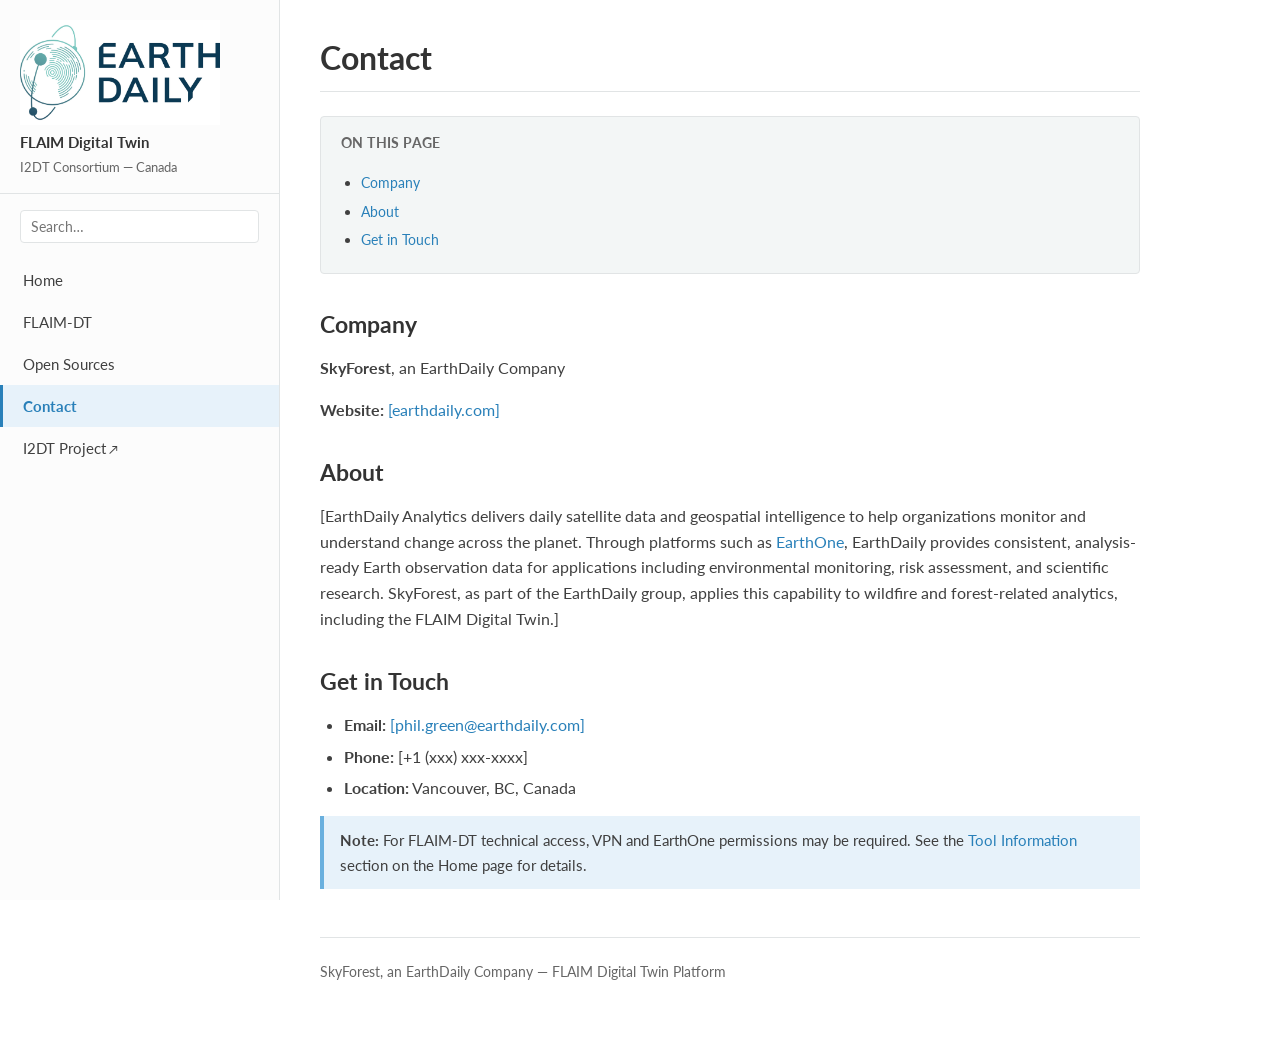
==== contact.html @ c05177b6 "added contact page, removed IP information, minor cosmetic changes" ====
<script>
    document.getElementById('search-input').addEventListener('input', function (e) {
      const q = e.target.value.toLowerCase().trim();
      document.querySelectorAll('.main section').forEach(function (section) {
        const text = section.textContent.toLowerCase();
        section.classList.toggle('search-hidden', q.length > 0 && !text.includes(q));
      });
      document.querySelectorAll('.nav-tabs li').forEach(function (item) {
        const text = item.textContent.toLowerCase();
        item.classList.toggle('search-hidden', q.length > 0 && !text.includes(q));
      });
    });
  </script>

<!DOCTYPE html>
<html lang="en">
<head>
  <meta charset="UTF-8">
  <meta name="viewport" content="width=device-width, initial-scale=1.0">
  <title>Contact — FLAIM Digital Twin</title>
  <link rel="stylesheet" href="style.css">
</head>
<body>
  <a class="skip-link" href="#main-content">Skip to content</a>

  <div class="layout">
    <aside class="sidebar">
        <div class="sidebar-logo">
            <img src="images/EarthDaily_Logo.jpg" alt="EarthDaily Analytics" onerror="this.style.display='none'">
            <p class="site-title">FLAIM Digital Twin</p>
            <p class="site-subtitle">I2DT Consortium — Canada</p>
        </div>

      <div class="search-box">
        <input type="search" id="search-input" placeholder="Search…" aria-label="Search">
      </div>

      <ul class="nav-tabs">
        <li><a href="index.html">Home</a></li>
        <li><a href="FLAIM-DT.html">FLAIM-DT</a></li>
        <li><a href="open-sources.html">Open Sources</a></li>
        <li><a href="contact.html" class="active">Contact</a></li>
        <li class="external"><a href="https://itea4.org/project/i2dt.html" target="_blank" rel="noopener">I2DT Project</a></li>
      </ul>
    </aside>

    <main class="main" id="main-content">
      <h1>Contact</h1>

      <nav class="toc" aria-label="Table of contents">
        <p class="toc-title">On this page</p>
        <ul>
          <li><a href="#company">Company</a></li>
          <li><a href="#about">About</a></li>
          <li><a href="#get-in-touch">Get in Touch</a></li>
        </ul>
      </nav>

      <section id="company">
        <h2>Company</h2>
        <p><strong>SkyForest</strong>, an EarthDaily Company</p>
        <p>
          <strong>Website:</strong>
          <a href="[https://earthdaily.com]" target="_blank" rel="noopener">[earthdaily.com]</a>
        </p>
      </section>

      <section id="about">
        <h2>About</h2>
        <p>
          [EarthDaily Analytics delivers daily satellite data and geospatial intelligence to help organizations monitor and understand change across the planet. Through platforms such as <a href="https://earthdaily.com/earthone" target="_blank" rel="noopener">EarthOne</a>, EarthDaily provides consistent, analysis-ready Earth observation data for applications including environmental monitoring, risk assessment, and scientific research. SkyForest, as part of the EarthDaily group, applies this capability to wildfire and forest-related analytics, including the FLAIM Digital Twin.]
        </p>
      </section>

      <section id="get-in-touch">
        <h2>Get in Touch</h2>
        <ul>
          <li><strong>Email:</strong> <a href="mailto:[phil.green@earthdaily.com]">[phil.green@earthdaily.com]</a></li>
          <li><strong>Phone:</strong> [+1 (xxx) xxx-xxxx]</li>
          <li><strong>Location:</strong> Vancouver, BC, Canada</li>
        </ul>
        <div class="note">
          <strong>Note:</strong> For FLAIM-DT technical access, VPN and EarthOne permissions may be required. See the <a href="index.html#tool-information">Tool Information</a> section on the Home page for details.
        </div>
      </section>

      <footer class="footer">
        <p>SkyForest, an EarthDaily Company — FLAIM Digital Twin Platform</p>
      </footer>
    </main>
  </div>
</body>
</html>
---- style.css ----
@import url('https://fonts.googleapis.com/css2?family=Lato:wght@400;700&display=swap');

:root {
  --font-body: 'Lato', 'Helvetica Neue', Arial, sans-serif;
  --color-text: #404040;
  --color-heading: #333;
  --color-link: #2980b9;
  --color-link-hover: #409ad5;
  --color-accent: #27ae60;
  --color-sidebar-bg: #fcfcfc;
  --color-sidebar-border: #e1e4e5;
  --color-content-bg: #ffffff;
  --color-code-bg: #f3f6f6;
  --color-note-bg: #e7f2fa;
  --color-note-border: #6ab0de;
  --color-footer-bg: #f3f6f6;
  --sidebar-width: 280px;
}

*, *::before, *::after { box-sizing: border-box; }

html { scroll-behavior: smooth; }

body {
  margin: 0;
  font-family: var(--font-body);
  font-size: 16px;
  line-height: 1.6;
  color: var(--color-text);
  background: var(--color-content-bg);
}

a {
  color: var(--color-link);
  text-decoration: none;
}
a:hover { color: var(--color-link-hover); text-decoration: underline; }

.skip-link {
  position: absolute;
  left: -9999px;
  top: 0;
  z-index: 999;
  padding: 0.5rem 1rem;
  background: var(--color-link);
  color: #fff;
}
.skip-link:focus { left: 0; }

.layout {
  display: flex;
  min-height: 100vh;
}

/* ---- Sidebar (ETRI-style nav + EarthOne colours) ---- */
.sidebar {
  width: var(--sidebar-width);
  min-width: var(--sidebar-width);
  background: var(--color-sidebar-bg);
  border-right: 1px solid var(--color-sidebar-border);
  padding: 1.25rem 0;
  position: sticky;
  top: 0;
  height: 100vh;
  overflow-y: auto;
}

.sidebar-logo {
  padding: 0 1.25rem 1rem;
  border-bottom: 1px solid var(--color-sidebar-border);
  margin-bottom: 1rem;
}
.sidebar-logo img {
  max-width: 200px;
  height: auto;
  display: block;
}
.sidebar-logo .site-title {
  font-size: 0.95rem;
  font-weight: 700;
  color: var(--color-heading);
  margin: 0.5rem 0 0;
  line-height: 1.3;
}
.sidebar-logo .site-subtitle {
  font-size: 0.8rem;
  color: #666;
  margin: 0.25rem 0 0;
}

.search-box {
  padding: 0 1.25rem 1rem;
}
.search-box input {
  width: 100%;
  padding: 0.45rem 0.65rem;
  border: 1px solid var(--color-sidebar-border);
  border-radius: 4px;
  font-family: var(--font-body);
  font-size: 0.9rem;
}
.search-box input:focus {
  outline: none;
  border-color: var(--color-link);
}

.nav-tabs {
  list-style: none;
  margin: 0;
  padding: 0;
}
.nav-tabs li a {
  display: block;
  padding: 0.55rem 1.25rem;
  color: var(--color-text);
  font-size: 0.95rem;
  border-left: 3px solid transparent;
}
.nav-tabs li a:hover {
  background: #f5f5f5;
  text-decoration: none;
}
.nav-tabs li a.active {
  background: #e7f2fa;
  border-left-color: var(--color-link);
  color: var(--color-link);
  font-weight: 700;
}
.nav-tabs li.external a::after {
  content: " ↗";
  font-size: 0.75rem;
}

/* ---- Main content ---- */
.main {
  flex: 1;
  max-width: 900px;
  padding: 2rem 2.5rem 4rem;
}

.main h1 {
  font-size: 2rem;
  color: var(--color-heading);
  margin: 0 0 1.5rem;
  padding-bottom: 0.5rem;
  border-bottom: 1px solid var(--color-sidebar-border);
}

.main h2 {
  font-size: 1.45rem;
  color: var(--color-heading);
  margin: 2rem 0 0.75rem;
  scroll-margin-top: 1rem;
}

.main h3 {
  font-size: 1.15rem;
  color: var(--color-heading);
  margin: 1.5rem 0 0.5rem;
  scroll-margin-top: 1rem;
}

.main h4 {
  font-size: 1rem;
  margin: 1rem 0 0.4rem;
}

.main p { margin: 0 0 1rem; }

.main ul, .main ol {
  margin: 0 0 1rem;
  padding-left: 1.5rem;
}
.main li { margin-bottom: 0.35rem; }

.toc {
  background: var(--color-code-bg);
  border: 1px solid var(--color-sidebar-border);
  border-radius: 4px;
  padding: 1rem 1.25rem;
  margin-bottom: 2rem;
  font-size: 0.9rem;
}
.toc-title {
  font-weight: 700;
  margin: 0 0 0.5rem;
  font-size: 0.85rem;
  text-transform: uppercase;
  letter-spacing: 0.03em;
  color: #666;
}
.toc ul { margin: 0; padding-left: 1.25rem; }
.toc a { font-size: 0.9rem; }

.note {
  background: var(--color-note-bg);
  border-left: 4px solid var(--color-note-border);
  padding: 0.75rem 1rem;
  margin: 1rem 0;
  font-size: 0.95rem;
}

code, pre {
  font-family: 'Courier New', Courier, monospace;
  font-size: 0.88rem;
}
code {
  background: var(--color-code-bg);
  padding: 0.15rem 0.35rem;
  border-radius: 3px;
}
pre {
  background: var(--color-code-bg);
  border: 1px solid var(--color-sidebar-border);
  border-radius: 4px;
  padding: 1rem;
  overflow-x: auto;
  margin: 0 0 1rem;
}
pre code {
  background: none;
  padding: 0;
}

.placeholder {
  background: #f9f9f9;
  border: 2px dashed #ccc;
  border-radius: 4px;
  padding: 2rem;
  text-align: center;
  color: #888;
  margin: 1rem 0;
  font-style: italic;
}

.footer {
  margin-top: 3rem;
  padding-top: 1.5rem;
  border-top: 1px solid var(--color-sidebar-border);
  font-size: 0.85rem;
  color: #666;
}

.search-hidden { display: none !important; }

@media (max-width: 768px) {
  .layout { flex-direction: column; }
  .sidebar {
    width: 100%;
    min-width: 100%;
    height: auto;
    position: relative;
  }
  .main { padding: 1.5rem; }
}
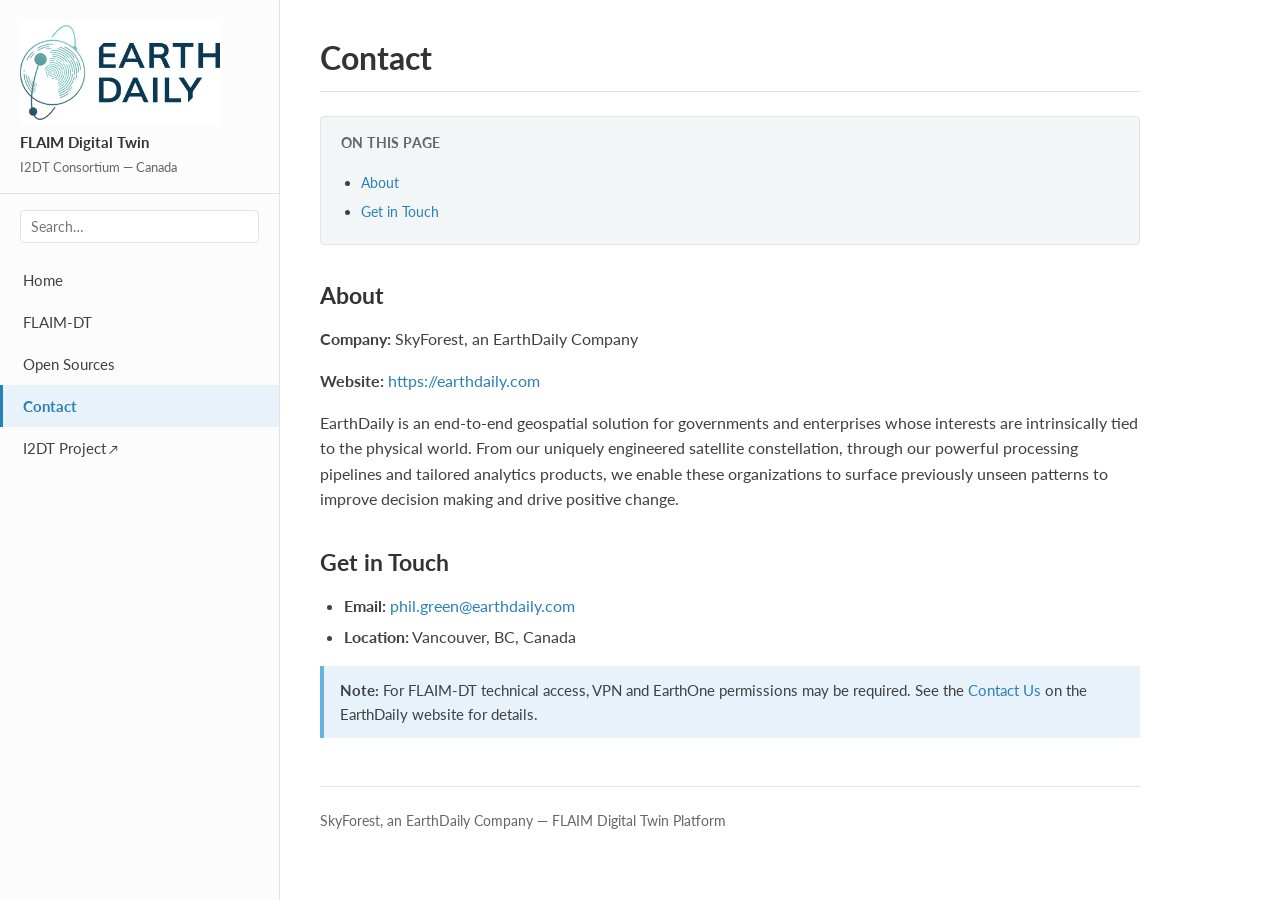
==== commit 39c47ee1: "updated contact page and logo" ====
--- a/contact.html
+++ b/contact.html
@@ -26,7 +26,7 @@
   <div class="layout">
     <aside class="sidebar">
         <div class="sidebar-logo">
-            <img src="images/EarthDaily_Logo.jpg" alt="EarthDaily Analytics" onerror="this.style.display='none'">
+            <img src="/images/EarthDaily_Logo.jpg" alt="EarthDaily Analytics" onerror="this.style.display='none'">
             <p class="site-title">FLAIM Digital Twin</p>
             <p class="site-subtitle">I2DT Consortium — Canada</p>
         </div>
@@ -50,37 +50,28 @@
       <nav class="toc" aria-label="Table of contents">
         <p class="toc-title">On this page</p>
         <ul>
-          <li><a href="#company">Company</a></li>
           <li><a href="#about">About</a></li>
           <li><a href="#get-in-touch">Get in Touch</a></li>
         </ul>
       </nav>
 
-      <section id="company">
-        <h2>Company</h2>
-        <p><strong>SkyForest</strong>, an EarthDaily Company</p>
-        <p>
-          <strong>Website:</strong>
-          <a href="[https://earthdaily.com]" target="_blank" rel="noopener">[earthdaily.com]</a>
-        </p>
-      </section>
-
       <section id="about">
         <h2>About</h2>
+        <p><strong>Company:</strong> SkyForest, an EarthDaily Company</p>
+        <p><strong>Website:</strong> <a href="https://earthdaily.com" target="_blank" rel="noopener">https://earthdaily.com</a></p>
         <p>
-          [EarthDaily Analytics delivers daily satellite data and geospatial intelligence to help organizations monitor and understand change across the planet. Through platforms such as <a href="https://earthdaily.com/earthone" target="_blank" rel="noopener">EarthOne</a>, EarthDaily provides consistent, analysis-ready Earth observation data for applications including environmental monitoring, risk assessment, and scientific research. SkyForest, as part of the EarthDaily group, applies this capability to wildfire and forest-related analytics, including the FLAIM Digital Twin.]
+            EarthDaily is an end-to-end geospatial solution for governments and enterprises whose interests are intrinsically tied to the physical world. From our uniquely engineered satellite constellation, through our powerful processing pipelines and tailored analytics products, we enable these organizations to surface previously unseen patterns to improve decision making and drive positive change.
         </p>
       </section>
 
       <section id="get-in-touch">
         <h2>Get in Touch</h2>
         <ul>
-          <li><strong>Email:</strong> <a href="mailto:[phil.green@earthdaily.com]">[phil.green@earthdaily.com]</a></li>
-          <li><strong>Phone:</strong> [+1 (xxx) xxx-xxxx]</li>
+          <li><strong>Email:</strong> <a href="mailto:phil.green@earthdaily.com">phil.green@earthdaily.com</a></li>
           <li><strong>Location:</strong> Vancouver, BC, Canada</li>
         </ul>
         <div class="note">
-          <strong>Note:</strong> For FLAIM-DT technical access, VPN and EarthOne permissions may be required. See the <a href="index.html#tool-information">Tool Information</a> section on the Home page for details.
+          <strong>Note:</strong> For FLAIM-DT technical access, VPN and EarthOne permissions may be required. See the <a href="https://earthdaily.com/contact">Contact Us</a> on the EarthDaily website for details.
         </div>
       </section>
 
